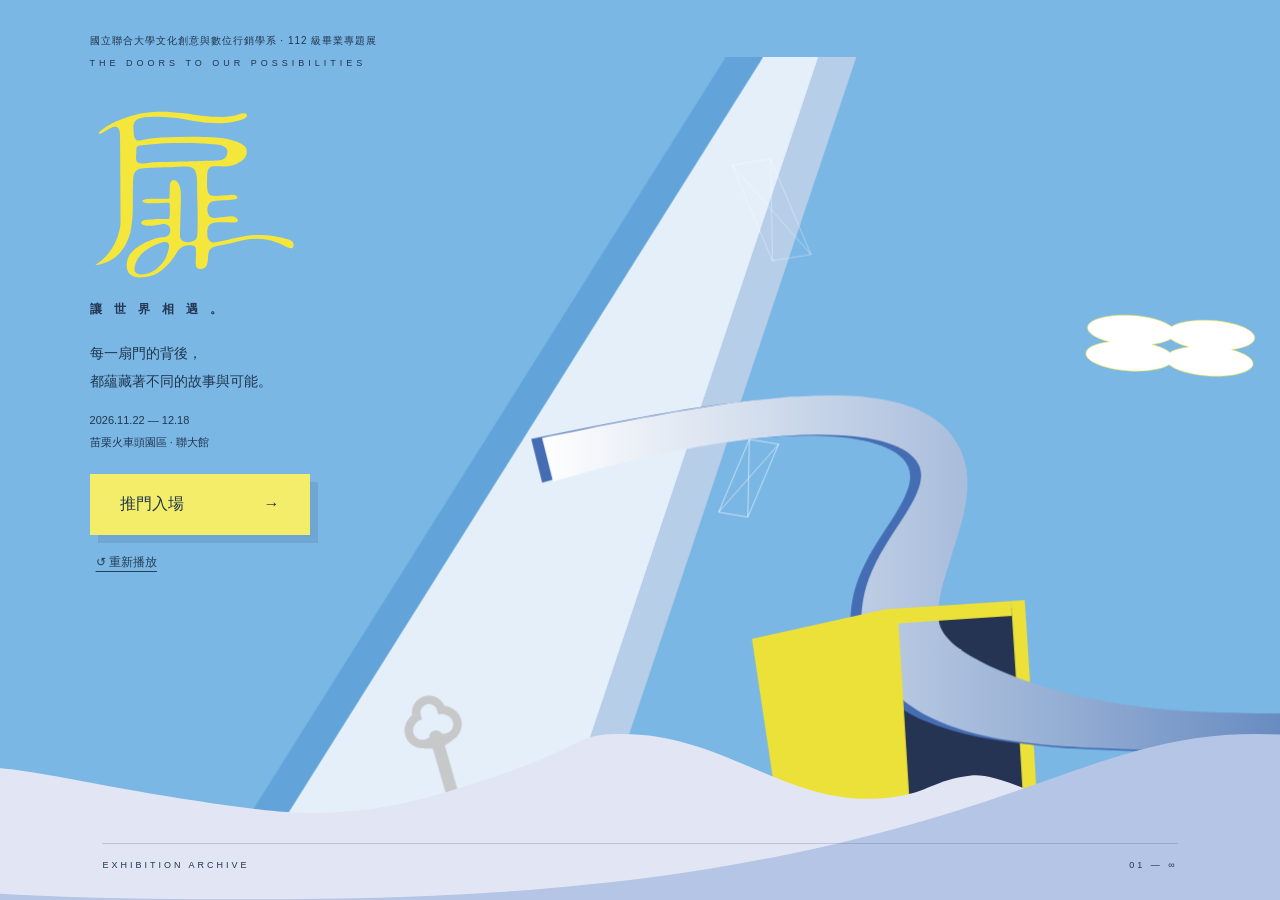
==== index.html @ 96669b14 "feat: initial clean release for graduation exhibition" ====
<!DOCTYPE html>
<html lang="zh-Hant">
<head>
  <meta charset="utf-8">
  <meta http-equiv="refresh" content="0; url=prototype/">
  <title>扉｜畢業專題成果典藏</title>
  <script>
    window.location.replace('prototype/' + window.location.hash);
  </script>
</head>
<body style="font-family: -apple-system, BlinkMacSystemFont, 'Noto Serif TC', serif; text-align: center; padding-top: 60px; color: #4a637d; background: #eef3f8;">
  <h2>扉｜畢業專題成果典藏</h2>
  <p>正在前往展覽網站，請稍候…</p>
  <p><a href="prototype/" style="color: #2458a6; text-decoration: none; border-bottom: 1px solid #2458a6;">若未自動跳轉，請點此進入</a></p>
</body>
</html>
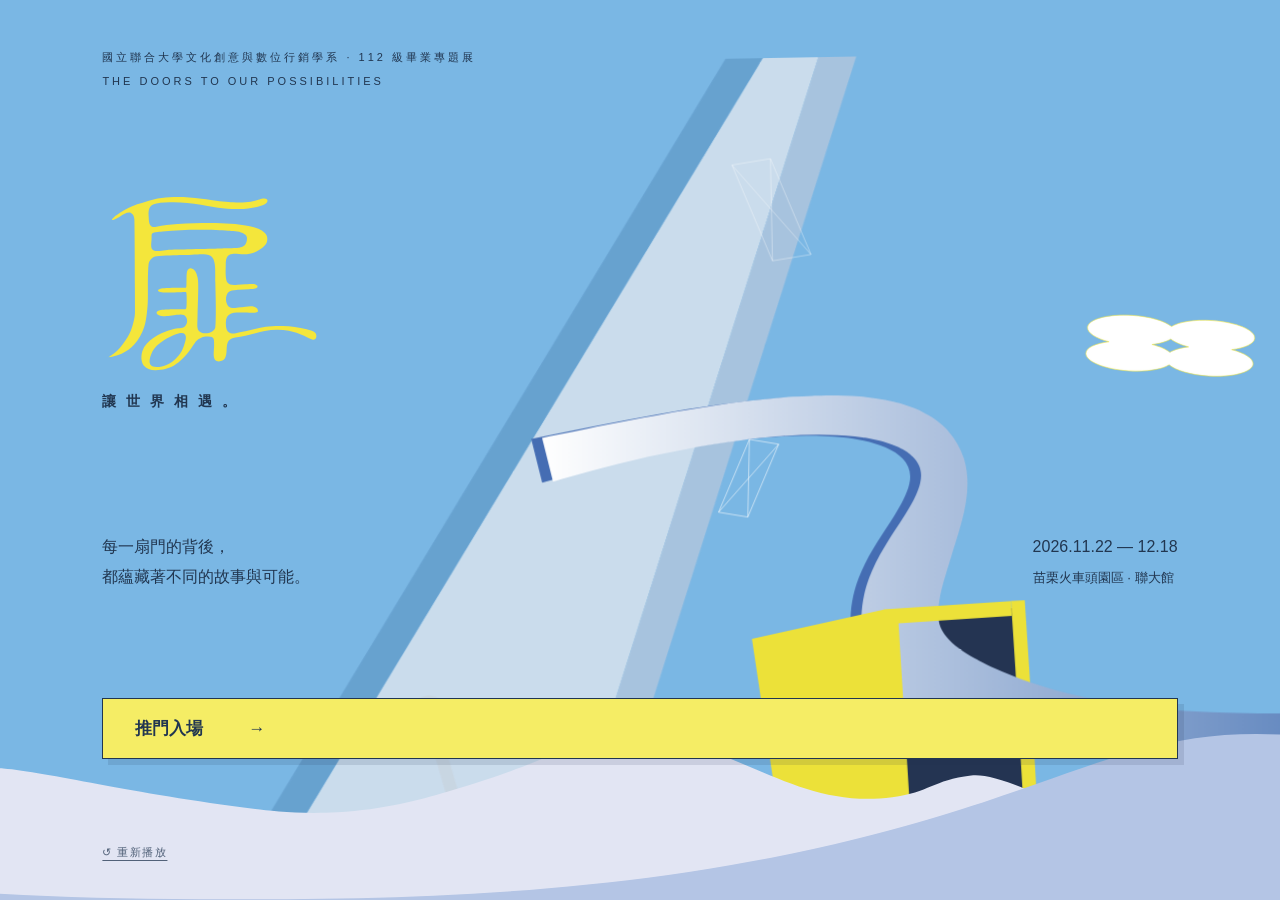
==== commit c4d4e712: "Add committee portraits and official browser branding" ====
--- a/index.html
+++ b/index.html
@@ -3,7 +3,7 @@
 <head>
   <meta charset="utf-8">
   <meta http-equiv="refresh" content="0; url=prototype/">
-  <title>扉｜畢業專題成果典藏</title>
+  <title>扉｜國立聯合大學文化創意與數位行銷學系 112 級畢業專題展官方網站</title><link rel="icon" type="image/png" href="prototype/assets/展覽小標誌.png">
   <script>
     window.location.replace('prototype/' + window.location.hash);
   </script>
